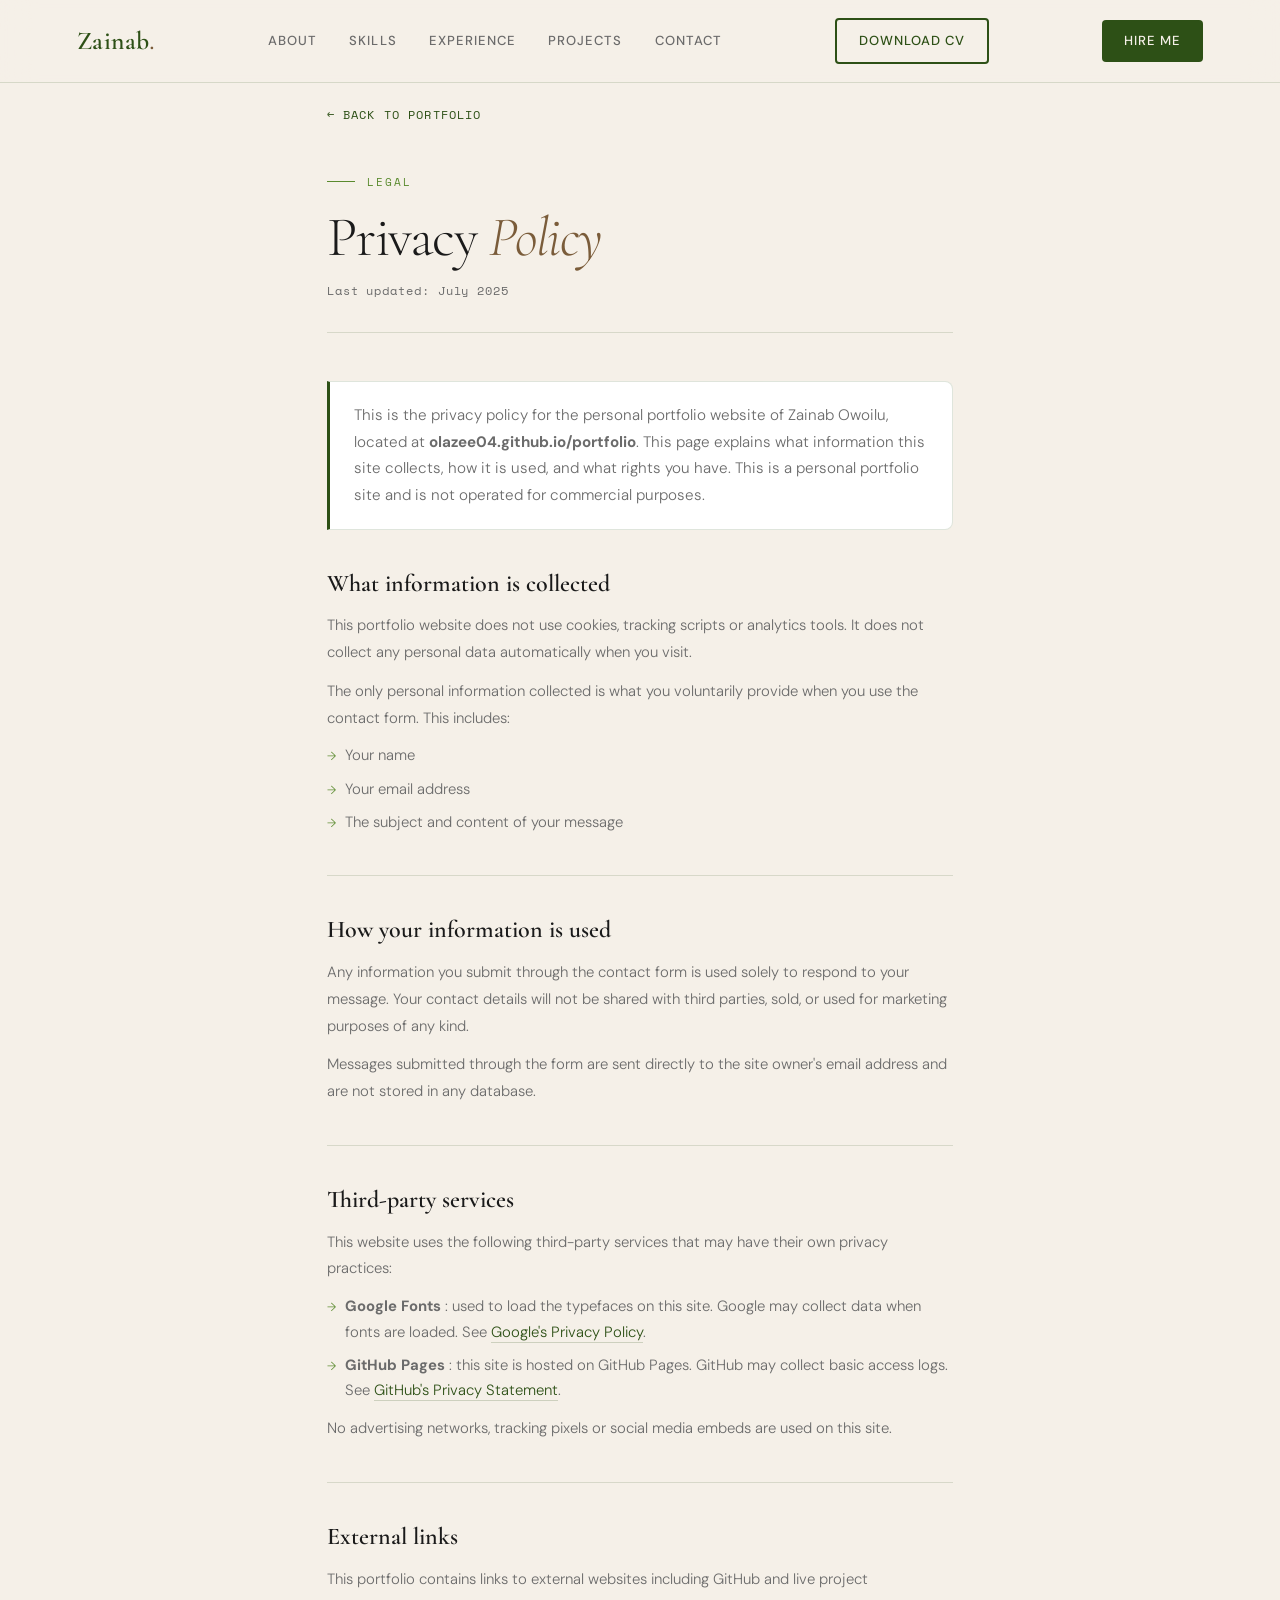
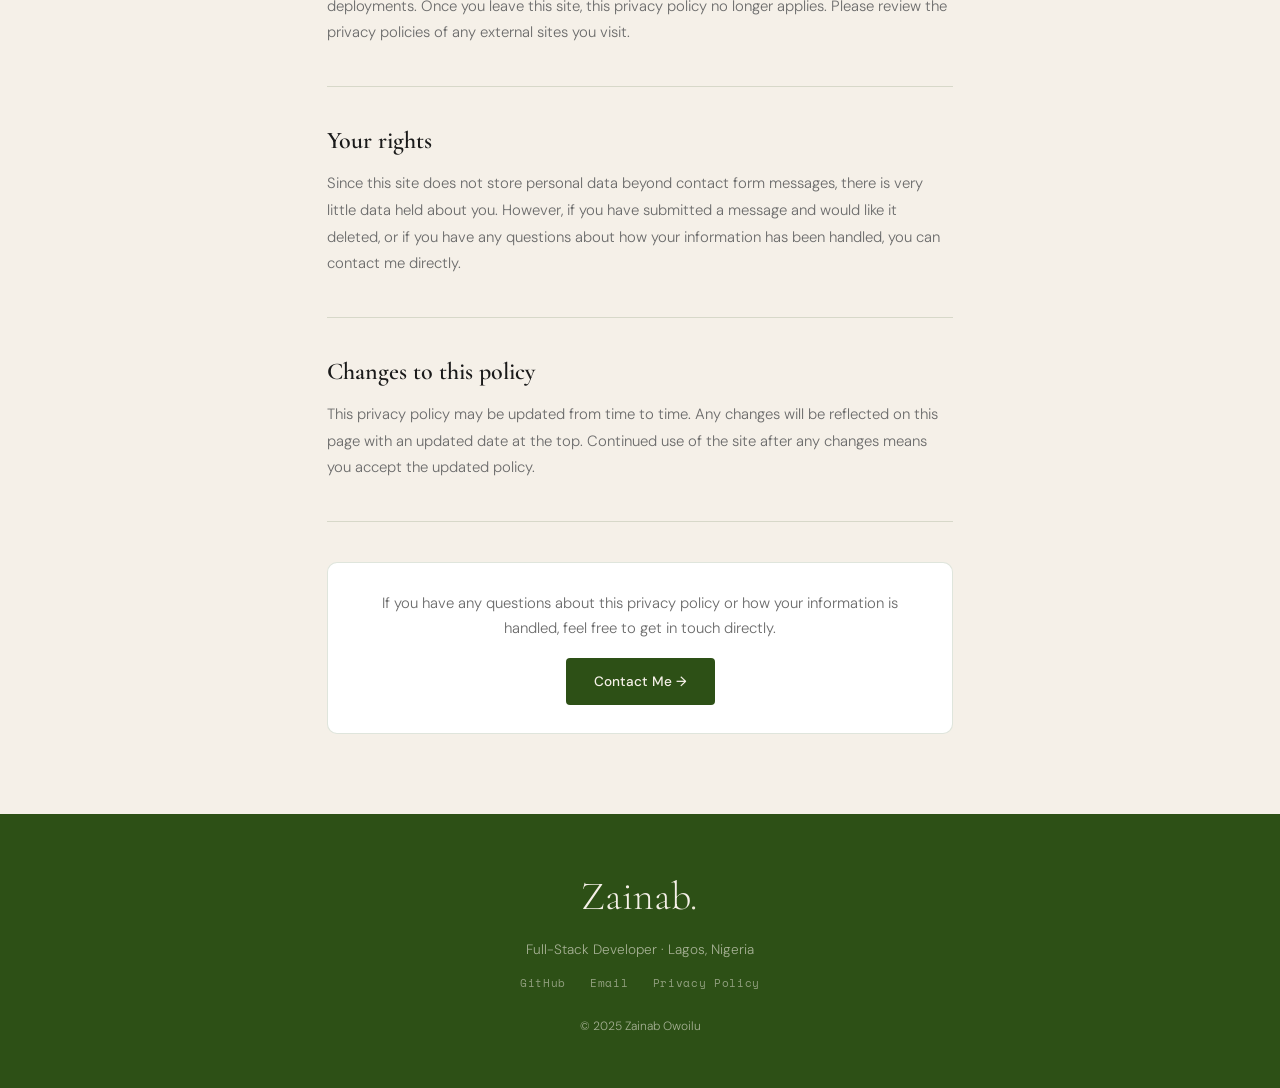
==== privacy.html @ bfdf95a7 "privacy" ====
<!DOCTYPE html>
<html lang="en">
<head>
  <meta charset="UTF-8" />
  <meta name="viewport" content="width=device-width, initial-scale=1.0"/>
  <title>Privacy Policy — Zainab Owoilu</title>
  <meta name="description" content="Privacy Policy for Zainab Owoilu's portfolio website." />
  <link rel="preconnect" href="https://fonts.googleapis.com">
  <link href="https://fonts.googleapis.com/css2?family=Cormorant+Garamond:ital,wght@0,300;0,400;0,600;1,300;1,400&family=DM+Sans:wght@300;400;500&family=Space+Mono:wght@400;700&display=swap" rel="stylesheet">
  <link rel="stylesheet" href="style.css" />
  <style>
    /* Privacy page specific styles */
    .privacy-page {
      min-height: 100vh;
      padding-top: 100px;
      padding-bottom: 80px;
    }

    .privacy-container {
      max-width: 780px;
      margin: 0 auto;
      padding: 0 6vw;
    }

    .privacy-back {
      display: inline-flex;
      align-items: center;
      gap: 8px;
      font-family: 'Space Mono', monospace;
      font-size: 0.72rem;
      letter-spacing: 0.1em;
      text-transform: uppercase;
      color: var(--green);
      text-decoration: none;
      margin-bottom: 48px;
      transition: gap 0.2s;
    }
    .privacy-back:hover { gap: 12px; }
    .privacy-back::before { content: '←'; }

    .privacy-header {
      margin-bottom: 48px;
      padding-bottom: 32px;
      border-bottom: 1px solid var(--border);
    }

    .privacy-label {
      font-family: 'Space Mono', monospace;
      font-size: 0.68rem;
      letter-spacing: 0.18em;
      text-transform: uppercase;
      color: var(--green-light);
      margin-bottom: 16px;
      display: flex;
      align-items: center;
      gap: 12px;
    }
    .privacy-label::before {
      content: '';
      display: block;
      width: 28px;
      height: 1px;
      background: var(--green-light);
    }

    .privacy-header h1 {
      font-family: 'Cormorant Garamond', serif;
      font-size: clamp(2.2rem, 5vw, 3.5rem);
      font-weight: 300;
      line-height: 1.1;
      letter-spacing: -0.02em;
      color: var(--text);
      margin-bottom: 12px;
    }
    .privacy-header h1 em {
      color: var(--brown);
      font-style: italic;
    }

    .privacy-date {
      font-family: 'Space Mono', monospace;
      font-size: 0.72rem;
      color: var(--text-muted);
      letter-spacing: 0.08em;
    }

    .privacy-intro {
      background: var(--white);
      border: 1px solid var(--border);
      border-left: 3px solid var(--green);
      border-radius: 0 8px 8px 0;
      padding: 20px 24px;
      margin-bottom: 40px;
      font-size: 0.95rem;
      color: var(--text-muted);
      line-height: 1.75;
    }

    .privacy-section {
      margin-bottom: 40px;
    }

    .privacy-section h2 {
      font-family: 'Cormorant Garamond', serif;
      font-size: 1.5rem;
      font-weight: 600;
      color: var(--text);
      margin-bottom: 14px;
      line-height: 1.2;
    }

    .privacy-section p {
      font-size: 0.93rem;
      color: var(--text-muted);
      line-height: 1.8;
      margin-bottom: 12px;
    }

    .privacy-section ul {
      list-style: none;
      display: flex;
      flex-direction: column;
      gap: 8px;
      margin-bottom: 12px;
    }

    .privacy-section ul li {
      font-size: 0.93rem;
      color: var(--text-muted);
      padding-left: 18px;
      position: relative;
      line-height: 1.7;
    }

    .privacy-section ul li::before {
      content: '→';
      position: absolute;
      left: 0;
      color: var(--green-light);
      font-size: 0.75rem;
      top: 3px;
    }

    .privacy-section a {
      color: var(--green);
      text-decoration: none;
      border-bottom: 1px solid rgba(45,80,22,0.2);
      transition: border-color 0.2s;
    }
    .privacy-section a:hover {
      border-color: var(--green);
    }

    .privacy-divider {
      height: 1px;
      background: var(--border);
      margin: 40px 0;
    }

    .privacy-contact-box {
      background: var(--white);
      border: 1px solid var(--border);
      border-radius: 10px;
      padding: 28px 32px;
      text-align: center;
    }

    .privacy-contact-box p {
      font-size: 0.93rem;
      color: var(--text-muted);
      margin-bottom: 16px;
      line-height: 1.7;
    }

    .privacy-contact-box a.contact-btn {
      display: inline-block;
      background: var(--green);
      color: var(--cream);
      font-family: 'DM Sans', sans-serif;
      font-size: 0.85rem;
      font-weight: 500;
      padding: 12px 28px;
      border-radius: 4px;
      text-decoration: none;
      border: none;
      transition: background 0.2s, transform 0.2s;
    }
    .privacy-contact-box a.contact-btn:hover {
      background: var(--green2);
      transform: translateY(-2px);
      border-bottom: none;
    }

    /* Footer links for privacy page */
    .footer-links {
      display: flex;
      justify-content: center;
      gap: 24px;
      margin: 12px 0;
    }
    .footer-links a {
      font-family: 'Space Mono', monospace;
      font-size: 0.7rem;
      color: rgba(245,240,232,0.5);
      text-decoration: none;
      letter-spacing: 0.06em;
      transition: color 0.2s;
    }
    .footer-links a:hover { color: var(--cream); }
  </style>
</head>
<body>

  <!-- NAVIGATION -->
  <nav id="nav">
    <a href="index.html" class="nav-logo">Zainab<em>.</em></a>
    <div class="nav-links">
      <a href="index.html#about">About</a>
      <a href="index.html#skills">Skills</a>
      <a href="index.html#experience">Experience</a>
      <a href="index.html#projects">Projects</a>
      <a href="index.html#contact">Contact</a>
    </div>
    <a href="Zainab-Owoilu-CV.pdf" download class="nav-cv">Download CV</a>
    <a href="mailto:owoiluzainaboluwatoyin@gmail.com" class="nav-cta">Hire Me</a>
    <button class="nav-toggle" id="navToggle">&#9776;</button>
  </nav>

  <!-- MOBILE MENU -->
  <div class="mobile-menu" id="mobileMenu">
    <a href="index.html#about" onclick="closeMobile()">About</a>
    <a href="index.html#skills" onclick="closeMobile()">Skills</a>
    <a href="index.html#experience" onclick="closeMobile()">Experience</a>
    <a href="index.html#projects" onclick="closeMobile()">Projects</a>
    <a href="index.html#contact" onclick="closeMobile()">Contact</a>
  </div>

  <div class="privacy-page">
    <div class="privacy-container">

      <a href="index.html" class="privacy-back">Back to Portfolio</a>

      <div class="privacy-header">
        <div class="privacy-label">Legal</div>
        <h1>Privacy <em>Policy</em></h1>
        <div class="privacy-date">Last updated: July 2025</div>
      </div>

      <div class="privacy-intro">
        This is the privacy policy for the personal portfolio website of Zainab Owoilu, located at <strong>olazee04.github.io/portfolio</strong>. This page explains what information this site collects, how it is used, and what rights you have. This is a personal portfolio site and is not operated for commercial purposes.
      </div>

      <div class="privacy-section">
        <h2>What information is collected</h2>
        <p>This portfolio website does not use cookies, tracking scripts or analytics tools. It does not collect any personal data automatically when you visit.</p>
        <p>The only personal information collected is what you voluntarily provide when you use the contact form. This includes:</p>
        <ul>
          <li>Your name</li>
          <li>Your email address</li>
          <li>The subject and content of your message</li>
        </ul>
      </div>

      <div class="privacy-divider"></div>

      <div class="privacy-section">
        <h2>How your information is used</h2>
        <p>Any information you submit through the contact form is used solely to respond to your message. Your contact details will not be shared with third parties, sold, or used for marketing purposes of any kind.</p>
        <p>Messages submitted through the form are sent directly to the site owner's email address and are not stored in any database.</p>
      </div>

      <div class="privacy-divider"></div>

      <div class="privacy-section">
        <h2>Third-party services</h2>
        <p>This website uses the following third-party services that may have their own privacy practices:</p>
        <ul>
          <li><strong>Google Fonts</strong> : used to load the typefaces on this site. Google may collect data when fonts are loaded. See <a href="https://policies.google.com/privacy" target="_blank">Google's Privacy Policy</a>.</li>
          <li><strong>GitHub Pages</strong> : this site is hosted on GitHub Pages. GitHub may collect basic access logs. See <a href="https://docs.github.com/en/site-policy/privacy-policies/github-general-privacy-statement" target="_blank">GitHub's Privacy Statement</a>.</li>
        </ul>
        <p>No advertising networks, tracking pixels or social media embeds are used on this site.</p>
      </div>

      <div class="privacy-divider"></div>

      <div class="privacy-section">
        <h2>External links</h2>
        <p>This portfolio contains links to external websites including GitHub  and live project deployments. Once you leave this site, this privacy policy no longer applies. Please review the privacy policies of any external sites you visit.</p>
      </div>

      <div class="privacy-divider"></div>

      <div class="privacy-section">
        <h2>Your rights</h2>
        <p>Since this site does not store personal data beyond contact form messages, there is very little data held about you. However, if you have submitted a message and would like it deleted, or if you have any questions about how your information has been handled, you can contact me directly.</p>
      </div>

      <div class="privacy-divider"></div>

      <div class="privacy-section">
        <h2>Changes to this policy</h2>
        <p>This privacy policy may be updated from time to time. Any changes will be reflected on this page with an updated date at the top. Continued use of the site after any changes means you accept the updated policy.</p>
      </div>

      <div class="privacy-divider"></div>

      <div class="privacy-contact-box">
        <p>If you have any questions about this privacy policy or how your information is handled, feel free to get in touch directly.</p>
        <a href="mailto:owoiluzainaboluwatoyin@gmail.com" class="contact-btn">Contact Me →</a>
      </div>

    </div>
  </div>

  <!-- FOOTER -->
  <footer>
    <div class="footer-inner">
      <div class="footer-brand">Zainab<em>.</em></div>
      <p>Full-Stack Developer · Lagos, Nigeria</p>
      <div class="footer-links">
        <a href="https://github.com/Olazee04" target="_blank">GitHub</a>
        <a href="mailto:owoiluzainaboluwatoyin@gmail.com">Email</a>
        <a href="privacy.html">Privacy Policy</a>
      </div>
      <p class="footer-copy">© 2025 Zainab Owoilu</p>
    </div>
  </footer>

  <script>
    /* Nav scroll effect */
    const nav = document.getElementById('nav');
    window.addEventListener('scroll', () => {
      nav.classList.toggle('scrolled', window.scrollY > 60);
    });

    /* Mobile menu */
    const navToggle = document.getElementById('navToggle');
    const mobileMenu = document.getElementById('mobileMenu');
    navToggle.addEventListener('click', () => mobileMenu.classList.toggle('open'));
    function closeMobile() { mobileMenu.classList.remove('open'); }
    document.addEventListener('click', (e) => {
      if (!navToggle.contains(e.target) && !mobileMenu.contains(e.target)) {
        mobileMenu.classList.remove('open');
      }
    });
  </script>

</body>
</html>
---- style.css ----
:root {
  --cream:    #F5F0E8;
  --cream2:   #EDE7D8;
  --green:    #2D5016;
  --green2:   #3D6B1F;
  --green-light: #5A8A2E;
  --green-pale: #E8F0E0;
  --brown:    #7A5C3A;
  --text:     #1A1A1A;
  --text-muted: #6B6B6B;
  --white:    #FFFFFF;
  --border:   rgba(45, 80, 22, 0.15);
  --shadow:   0 4px 24px rgba(0,0,0,0.08);
  --radius:   12px;
  --transition: all 0.35s cubic-bezier(0.16, 1, 0.3, 1);
}

*, *::before, *::after { margin:0; padding:0; box-sizing:border-box; }

html {
  scroll-behavior: smooth;
  font-size: 16px;
}

body {
  background: var(--cream);
  color: var(--text);
  font-family: 'DM Sans', sans-serif;
  font-weight: 300;
  line-height: 1.7;
  overflow-x: hidden;
}

/* ── SCROLLBAR ── */
::-webkit-scrollbar { width: 4px; }
::-webkit-scrollbar-track { background: var(--cream2); }
::-webkit-scrollbar-thumb { background: var(--green); border-radius: 2px; }

/* ════════════════════════════════════════════
   LOADER
   ════════════════════════════════════════════ */
#loader {
  position: fixed; inset: 0;
  background: var(--green);
  z-index: 9999;
  display: flex; align-items: center; justify-content: center;
  transition: opacity 0.6s ease, visibility 0.6s ease;
}
#loader.hidden { opacity: 0; visibility: hidden; pointer-events: none; }

.loader-inner { text-align: center; }
.loader-name {
  font-family: 'Cormorant Garamond', serif;
  font-size: 3.5rem; font-weight: 300;
  color: var(--cream); letter-spacing: 0.1em;
  display: block; margin-bottom: 20px;
}
.loader-bar {
  width: 200px; height: 1px;
  background: rgba(245,240,232,0.2);
  margin: 0 auto;
  overflow: hidden;
}
.loader-fill {
  height: 100%; width: 0;
  background: var(--cream);
  animation: fillBar 1.5s ease forwards;
}
@keyframes fillBar { to { width: 100%; } }

/* ════════════════════════════════════════════
   NAVIGATION
   ════════════════════════════════════════════ */
#nav {
  position: fixed; top: 0; left: 0; right: 0;
  z-index: 100;
  display: flex; align-items: center; justify-content: space-between;
  padding: 18px 6vw;
  background: rgba(245, 240, 232, 0.88);
  backdrop-filter: blur(16px);
  border-bottom: 1px solid var(--border);
  transition: var(--transition);
}
#nav.scrolled {
  padding: 12px 6vw;
  background: rgba(245, 240, 232, 0.96);
  box-shadow: var(--shadow);
}

.nav-logo {
  font-family: 'Cormorant Garamond', serif;
  font-size: 1.6rem; font-weight: 600;
  color: var(--green);
  text-decoration: none; letter-spacing: 0.02em;
}
.nav-logo em { color: var(--brown); font-style: italic; }

.nav-links {
  display: flex; gap: 32px;
}
.nav-links a {
  font-family: 'DM Sans', sans-serif;
  font-size: 0.82rem; font-weight: 500;
  letter-spacing: 0.08em; text-transform: uppercase;
  color: var(--text-muted); text-decoration: none;
  position: relative; transition: color 0.2s;
}
.nav-links a::after {
  content: '';
  position: absolute; bottom: -3px; left: 0; right: 0;
  height: 1px; background: var(--green);
  transform: scaleX(0); transform-origin: left;
  transition: transform 0.3s;
}
.nav-links a:hover { color: var(--green); }
.nav-links a:hover::after { transform: scaleX(1); }

.nav-cta {
  background: var(--green); color: var(--cream);
  font-family: 'DM Sans', sans-serif;
  font-size: 0.82rem; font-weight: 500;
  letter-spacing: 0.08em; text-transform: uppercase;
  padding: 10px 22px; border-radius: 4px;
  text-decoration: none;
  transition: background 0.2s, transform 0.2s;
}
.nav-cta:hover { background: var(--green2); transform: translateY(-2px); }

.nav-toggle {
  display: none;
  background: none; border: none;
  font-size: 1.4rem; color: var(--green);
  cursor: pointer;
}

.mobile-menu {
  display: none;
  position: fixed; top: 65px; left: 0; right: 0;
  background: var(--cream);
  border-bottom: 1px solid var(--border);
  flex-direction: column;
  z-index: 99;
  padding: 16px 6vw;
  gap: 0;
}
.mobile-menu.open { display: flex; }
.mobile-menu a {
  font-size: 1rem; font-weight: 500;
  color: var(--text); text-decoration: none;
  padding: 12px 0;
  border-bottom: 1px solid var(--border);
}
.mobile-menu a:last-child { border-bottom: none; }

/* ── CV DOWNLOAD BUTTON ── */
.nav-cv {
  background: transparent;
  color: var(--green);
  font-family: 'DM Sans', sans-serif;
  font-size: 0.82rem; font-weight: 500;
  letter-spacing: 0.08em; text-transform: uppercase;
  padding: 10px 22px; border-radius: 4px;
  text-decoration: none;
  border: 2px solid var(--green);
  transition: background 0.2s, transform 0.2s;
}
.nav-cv:hover {
  background: var(--green-pale);
  transform: translateY(-2px);
}

.btn-download {
  display: inline-flex; align-items: center; gap: 8px;
  background: var(--brown); color: var(--cream);
  font-family: 'DM Sans', sans-serif;
  font-size: 0.88rem; font-weight: 500;
  letter-spacing: 0.06em;
  padding: 14px 28px; border-radius: 4px;
  text-decoration: none; border: 2px solid var(--brown);
  transition: all 0.3s ease;
}
.btn-download:hover {
  background: transparent;
  color: var(--brown);
  transform: translateY(-3px);
  box-shadow: 0 8px 30px rgba(122, 92, 58, 0.2);
}

.cv-download-link {
  background: var(--green-pale);
  border-color: rgba(45, 80, 22, 0.3) !important;
}
.cv-download-link:hover {
  background: var(--green);
}
.cv-download-link:hover small,
.cv-download-link:hover strong {
  color: var(--cream) !important;
}

/* ════════════════════════════════════════════
   SECTION SHARED STYLES
   ════════════════════════════════════════════ */
section {
  padding: 100px 6vw;
  max-width: 1200px;
  margin: 0 auto;
}

.section-label {
  font-family: 'Space Mono', monospace;
  font-size: 0.72rem; letter-spacing: 0.18em;
  text-transform: uppercase;
  color: var(--green-light);
  margin-bottom: 24px;
  display: flex; align-items: center; gap: 12px;
}
.section-label::before {
  content: ''; display: block;
  width: 32px; height: 1px; background: var(--green-light);
}

.section-title {
  font-family: 'Cormorant Garamond', serif;
  font-size: clamp(2.2rem, 5vw, 3.5rem);
  font-weight: 300; line-height: 1.1;
  letter-spacing: -0.02em;
  color: var(--text);
  margin-bottom: 60px;
}
.section-title em { color: var(--brown); font-style: italic; }

/* ════════════════════════════════════════════
   REVEAL ANIMATIONS
   ════════════════════════════════════════════ */
.reveal {
  opacity: 0; transform: translateY(30px);
  transition: opacity 0.7s ease, transform 0.7s ease;
}
.reveal.in { opacity: 1; transform: none; }
.delay-1 { transition-delay: 0.1s; }
.delay-2 { transition-delay: 0.2s; }
.delay-3 { transition-delay: 0.3s; }
.delay-4 { transition-delay: 0.4s; }

/* ════════════════════════════════════════════
   HERO
   ════════════════════════════════════════════ */
#hero {
  min-height: 100vh;
  max-width: 100%;
  padding: 0;
  display: grid;
  grid-template-columns: 1fr 1fr;
  align-items: center;
  position: relative;
  overflow: hidden;
  background: var(--cream);
  padding-top: 70px;
}

.hero-bg-text {
  position: absolute;
  font-family: 'Cormorant Garamond', serif;
  font-size: clamp(5rem, 18vw, 18rem);
  font-weight: 300;
  color: rgba(45, 80, 22, 0.04);
  letter-spacing: -0.05em;
  white-space: nowrap;
  bottom: 10%; left: -2%;
  pointer-events: none; user-select: none;
  z-index: 0;
}

.hero-content {
  padding: 80px 6vw 80px 8vw;
  position: relative; z-index: 1;
}

.hero-badge {
  display: inline-flex; align-items: center; gap: 8px;
  font-family: 'Space Mono', monospace;
  font-size: 0.72rem; letter-spacing: 0.1em; text-transform: uppercase;
  color: var(--green2);
  background: var(--green-pale);
  border: 1px solid rgba(45,80,22,0.2);
  padding: 8px 16px; border-radius: 100px;
  margin-bottom: 28px;
  animation: fadeUp 0.8s 1.6s both;
}
.badge-dot {
  width: 6px; height: 6px; border-radius: 50%;
  background: var(--green-light);
  animation: pulse 2s ease infinite;
}
@keyframes pulse {
  0%, 100% { opacity: 1; box-shadow: 0 0 0 0 rgba(90,138,46,0.4); }
  50% { opacity: 0.7; box-shadow: 0 0 0 5px rgba(90,138,46,0); }
}

.hero-name {
  font-family: 'Cormorant Garamond', serif;
  font-size: clamp(3.5rem, 8vw, 7rem);
  font-weight: 300; line-height: 0.95;
  letter-spacing: -0.03em;
  display: block; margin-bottom: 16px;
}
.hero-name span { display: block; }
.hero-name em { color: var(--brown); font-style: italic; }

.line-reveal {
  opacity: 0; transform: translateY(24px);
  animation: fadeUp 0.7s forwards cubic-bezier(0.16,1,0.3,1);
}
.line-reveal.delay-1 { animation-delay: 1.8s; }
.line-reveal.delay-2 { animation-delay: 2.0s; }
.line-reveal.delay-3 { animation-delay: 2.1s; }
.line-reveal.delay-4 { animation-delay: 2.3s; }
.line-reveal.delay-5 { animation-delay: 2.5s; }
@keyframes fadeUp {
  to { opacity: 1; transform: none; }
}

.hero-role {
  font-family: 'Space Mono', monospace;
  font-size: 0.9rem; letter-spacing: 0.12em; text-transform: uppercase;
  color: var(--green); margin-bottom: 20px;
}

.hero-desc {
  font-size: 1rem; line-height: 1.75;
  color: var(--text-muted); max-width: 460px;
  margin-bottom: 36px;
}
.hero-desc strong { color: var(--text); font-weight: 500; }

.hero-actions {
  display: flex; gap: 14px; flex-wrap: wrap;
  margin-bottom: 48px;
}

.btn-primary {
  display: inline-block;
  background: var(--green); color: var(--cream);
  font-family: 'DM Sans', sans-serif;
  font-size: 0.88rem; font-weight: 500;
  letter-spacing: 0.06em;
  padding: 14px 28px; border-radius: 4px;
  text-decoration: none;
  transition: var(--transition);
  border: 2px solid var(--green);
}
.btn-primary:hover {
  background: var(--green2); border-color: var(--green2);
  transform: translateY(-3px);
  box-shadow: 0 8px 30px rgba(45,80,22,0.25);
}
.btn-primary.full-width { width: 100%; text-align: center; cursor: pointer; }

.btn-outline {
  display: inline-block;
  background: transparent; color: var(--green);
  font-family: 'DM Sans', sans-serif;
  font-size: 0.88rem; font-weight: 500;
  letter-spacing: 0.06em;
  padding: 14px 28px; border-radius: 4px;
  text-decoration: none; border: 2px solid var(--green);
  transition: var(--transition);
}
.btn-outline:hover {
  background: var(--green-pale);
  transform: translateY(-3px);
}

.hero-stats {
  display: flex; align-items: center; gap: 20px;
}
.stat { text-align: center; }
.stat-num {
  display: block;
  font-family: 'Cormorant Garamond', serif;
  font-size: 2.2rem; font-weight: 600;
  color: var(--green); line-height: 1;
}
.stat-label {
  display: block;
  font-size: 0.72rem; color: var(--text-muted);
  text-transform: uppercase; letter-spacing: 0.08em;
  margin-top: 4px;
}
.stat-divider {
  width: 1px; height: 40px;
  background: var(--border);
}

/* HERO VISUAL */
.hero-visual {
  padding: 60px 6vw 60px 2vw;
  position: relative; z-index: 1;
  display: flex; align-items: center; justify-content: center;
}

.hero-card {
  background: var(--white);
  border: 1px solid var(--border);
  border-radius: 16px;
  padding: 32px;
  width: 300px;
  box-shadow: 0 20px 60px rgba(0,0,0,0.1);
  position: relative; z-index: 2;
  animation: fadeUp 0.9s 1.6s both;
}
.hc-top {
  display: flex; align-items: center; gap: 14px;
  margin-bottom: 24px;
}
.hc-avatar {
  width: 52px; height: 52px;
  border-radius: 50%;
  background: var(--green);
  color: var(--cream);
  font-family: 'Cormorant Garamond', serif;
  font-size: 1.3rem; font-weight: 600;
  display: flex; align-items: center; justify-content: center;
  flex-shrink: 0;
}
.hc-name {
  font-family: 'Cormorant Garamond', serif;
  font-size: 1.1rem; font-weight: 600;
  color: var(--text);
}
.hc-title {
  font-size: 0.78rem; color: var(--text-muted);
  font-family: 'Space Mono', monospace;
}
.hc-stack {
  display: flex; flex-wrap: wrap; gap: 6px;
  margin-bottom: 20px;
}
.hc-stack span {
  font-family: 'Space Mono', monospace;
  font-size: 0.68rem; padding: 4px 10px;
  background: var(--green-pale);
  color: var(--green); border-radius: 4px;
  border: 1px solid rgba(45,80,22,0.12);
}
.hc-status {
  display: flex; align-items: center; gap: 8px;
  font-size: 0.8rem; color: var(--green2);
  margin-bottom: 16px;
}
.live-dot {
  width: 7px; height: 7px;
  border-radius: 50%; background: #4CAF50;
  animation: pulse 2s ease infinite;
}
.hc-links {
  display: flex; gap: 10px;
}
.hc-links a {
  flex: 1; text-align: center;
  font-size: 0.78rem; font-weight: 500;
  color: var(--green);
  background: var(--green-pale);
  padding: 8px; border-radius: 6px;
  text-decoration: none;
  border: 1px solid rgba(45,80,22,0.12);
  transition: background 0.2s;
}
.hc-links a:hover { background: rgba(45,80,22,0.1); }

.hero-floats {
  position: absolute;
  top: 0; left: 0; right: 0; bottom: 0;
  pointer-events: none;
}
.float-pill {
  position: absolute;
  font-family: 'Space Mono', monospace;
  font-size: 0.68rem;
  padding: 6px 14px; border-radius: 100px;
  background: var(--cream2);
  border: 1px solid var(--border);
  color: var(--text-muted);
  white-space: nowrap;
  animation: floatAnim 5s ease-in-out infinite;
}
.f1 { top: 15%; right: 5%; animation-delay: 0s; }
.f2 { top: 30%; left: 5%; animation-delay: 1.5s; }
.f3 { bottom: 30%; right: 2%; animation-delay: 0.8s; }
.f4 { bottom: 18%; left: 8%; animation-delay: 2.2s; }
@keyframes floatAnim {
  0%, 100% { transform: translateY(0px); }
  50% { transform: translateY(-8px); }
}
/* ════════════════════════════════════════════
   HERO LAYERS (stack breakdown in hero)
════════════════════════════════════════════ */
.hero-layers {
  display: flex;
  flex-direction: column;
  gap: 10px;
  margin-bottom: 28px;
  padding: 18px 20px;
  background: var(--white);
  border: 1px solid var(--border);
  border-left: 3px solid var(--green);
  border-radius: 0 6px 6px 0;
}

.hl-item {
  display: flex;
  align-items: center;
  gap: 12px;
}

.hl-icon { font-size: 1rem; flex-shrink: 0; }

.hl-label {
  display: block;
  font-family: 'Space Mono', monospace;
  font-size: 0.62rem;
  letter-spacing: 0.1em;
  text-transform: uppercase;
  color: var(--green);
  font-weight: 700;
}

.hl-tech {
  display: block;
  font-size: 0.82rem;
  color: var(--text-muted);
}

/* ════════════════════════════════════════════
   HERO CARD UPDATES
════════════════════════════════════════════ */
.hc-roles {
  display: flex;
  flex-wrap: wrap;
  gap: 6px;
  margin-bottom: 16px;
}

.hc-role-tag {
  font-family: 'Space Mono', monospace;
  font-size: 0.6rem;
  letter-spacing: 0.06em;
  text-transform: uppercase;
  padding: 4px 10px;
  border-radius: 3px;
  font-weight: 700;
}

.hc-role-tag.backend  { background: rgba(45,80,22,0.1);  color: var(--green); border: 1px solid rgba(45,80,22,0.2); }
.hc-role-tag.frontend { background: rgba(122,92,58,0.1); color: var(--brown); border: 1px solid rgba(122,92,58,0.2); }
.hc-role-tag.fullstack{ background: rgba(45,80,22,0.08); color: var(--green2); border: 1px solid rgba(45,80,22,0.15); }
.hc-role-tag.api      { background: rgba(90,138,46,0.1); color: var(--green-light); border: 1px solid rgba(90,138,46,0.2); }
.hc-role-tag.mobile   { background: rgba(122,92,58,0.08); color: var(--brown); border: 1px solid rgba(122,92,58,0.15); }

.hc-divider {
  height: 1px;
  background: var(--border);
  margin: 12px 0;
}

.hc-stack-group { margin-bottom: 12px; }

.hc-stack-label {
  font-family: 'Space Mono', monospace;
  font-size: 0.58rem;
  text-transform: uppercase;
  letter-spacing: 0.1em;
  color: var(--text-muted);
  margin-bottom: 6px;
  display: block;
}

/* ════════════════════════════════════════════
   SKILLS BY ROLE SECTION
════════════════════════════════════════════ */
.skills-by-role {
  display: grid;
  grid-template-columns: repeat(3, 1fr);
  gap: 3px;
}

.sbr-card {
  background: var(--white);
  padding: 28px 24px;
  border: 1px solid var(--border);
  border-top: 3px solid transparent;
  transition: var(--transition);
  position: relative;
}
.sbr-card:hover {
  transform: translateY(-4px);
  box-shadow: var(--shadow);
}

/* Colour coded top border per role */
.backend-card  { border-top-color: var(--green); }
.api-card      { border-top-color: var(--green-light); }
.frontend-card { border-top-color: var(--brown); }
.mobile-card   { border-top-color: #8B6914; }
.database-card { border-top-color: var(--green2); }
.tools-card    { border-top-color: var(--text-muted); }

.sbr-header {
  display: flex;
  align-items: flex-start;
  gap: 12px;
  margin-bottom: 14px;
}

.sbr-icon { font-size: 1.5rem; flex-shrink: 0; margin-top: 2px; }

.sbr-header h3 {
  font-family: 'Cormorant Garamond', serif;
  font-size: 1.1rem;
  font-weight: 600;
  color: var(--text);
  margin-bottom: 4px;
}

.sbr-badge {
  display: inline-block;
  font-family: 'Space Mono', monospace;
  font-size: 0.56rem;
  letter-spacing: 0.06em;
  text-transform: uppercase;
  padding: 2px 8px;
  background: var(--green-pale);
  color: var(--green);
  border: 1px solid rgba(45,80,22,0.15);
  border-radius: 3px;
}

.sbr-card p {
  font-size: 0.84rem;
  color: var(--text-muted);
  line-height: 1.7;
  margin-bottom: 16px;
}
.sbr-card p strong { color: var(--text); font-weight: 600; }

.sbr-tags {
  display: flex;
  flex-wrap: wrap;
  gap: 6px;
  margin-bottom: 16px;
}

.tag-primary {
  font-family: 'Space Mono', monospace;
  font-size: 0.65rem;
  padding: 5px 10px;
  background: var(--green);
  color: var(--cream);
  border-radius: 3px;
  font-weight: 700;
}

.tag-secondary {
  font-family: 'Space Mono', monospace;
  font-size: 0.65rem;
  padding: 5px 10px;
  background: var(--green-pale);
  color: var(--green);
  border: 1px solid rgba(45,80,22,0.15);
  border-radius: 3px;
}

.sbr-proof {
  font-family: 'Space Mono', monospace;
  font-size: 0.65rem;
  color: var(--text-muted);
  padding: 8px 12px;
  background: var(--cream2);
  border-left: 2px solid var(--green);
  border-radius: 0 4px 4px 0;
  line-height: 1.5;
}

/* Responsive */
@media (max-width: 1100px) {
  .skills-by-role { grid-template-columns: repeat(2, 1fr); }
}
@media (max-width: 600px) {
  .skills-by-role { grid-template-columns: 1fr; }
  .hero-layers { display: none; }
}

/* ════════════════════════════════════════════
   ABOUT
   ════════════════════════════════════════════ */
#about { border-top: 1px solid var(--border); }

.about-grid {
  display: grid; grid-template-columns: 1.4fr 1fr; gap: 80px;
  align-items: start;
}

.about-text h2 {
  font-family: 'Cormorant Garamond', serif;
  font-size: clamp(2rem, 4vw, 3rem);
  font-weight: 300; line-height: 1.15;
  margin-bottom: 28px;
}
.about-text h2 em { color: var(--brown); font-style: italic; }
.about-text p { color: var(--text-muted); margin-bottom: 18px; font-size: 0.97rem; }
.about-text p strong { color: var(--text); font-weight: 500; }

.about-edu {
  display: flex; align-items: center; gap: 16px;
  margin-top: 32px; padding: 20px 24px;
  background: var(--white);
  border: 1px solid var(--border);
  border-left: 3px solid var(--green);
  border-radius: 0 8px 8px 0;
}
.edu-icon { font-size: 1.5rem; }
.about-edu strong { display: block; font-weight: 600; font-size: 0.95rem; }
.about-edu span { font-size: 0.82rem; color: var(--text-muted); }

.about-aside { display: flex; flex-direction: column; gap: 16px; }

.aside-card {
  background: var(--white);
  border: 1px solid var(--border);
  border-radius: var(--radius);
  padding: 20px 22px;
  transition: border-color 0.2s, transform 0.2s;
}
.aside-card:hover { border-color: rgba(45,80,22,0.3); transform: translateY(-2px); }
.aside-card h4 {
  font-family: 'Space Mono', monospace;
  font-size: 0.68rem; letter-spacing: 0.12em; text-transform: uppercase;
  color: var(--green); margin-bottom: 10px;
}
.aside-card p { font-size: 0.9rem; color: var(--text-muted); }
.aside-card small { font-size: 0.78rem; }

.lang-list { display: flex; flex-direction: column; gap: 6px; }
.lang-list span { font-size: 0.9rem; color: var(--text); }
.lang-list em { color: var(--text-muted); font-style: normal; font-size: 0.8rem; }

.interests { display: flex; flex-wrap: wrap; gap: 6px; }
.interests span {
  font-size: 0.75rem;
  padding: 4px 10px; border-radius: 4px;
  background: var(--green-pale);
  color: var(--green);
  border: 1px solid rgba(45,80,22,0.12);
}

/* ════════════════════════════════════════════
   WHAT I CAN DO
   ════════════════════════════════════════════ */
#what-i-do {
  border-top: 1px solid var(--border);
}

.wid-grid {
  display: grid;
  grid-template-columns: repeat(3, 1fr);
  gap: 2px;
}

.wid-card {
  background: var(--white);
  padding: 36px 30px;
  position: relative;
  overflow: hidden;
  transition: var(--transition);
  border: 1px solid transparent;
  cursor: default;
}

.wid-card::before {
  content: '';
  position: absolute;
  left: 0; top: 0; bottom: 0;
  width: 3px;
  background: var(--green);
  transform: scaleY(0);
  transform-origin: bottom;
  transition: transform 0.35s cubic-bezier(0.16, 1, 0.3, 1);
}

.wid-card:hover {
  border-color: rgba(45, 80, 22, 0.12);
  transform: translateY(-4px);
  box-shadow: var(--shadow);
}

.wid-card:hover::before {
  transform: scaleY(1);
}

.wid-number {
  font-family: 'Cormorant Garamond', serif;
  font-size: 3.5rem;
  font-weight: 300;
  color: rgba(45, 80, 22, 0.08);
  line-height: 1;
  margin-bottom: 12px;
  letter-spacing: -0.02em;
}

.wid-icon {
  font-size: 1.6rem;
  margin-bottom: 14px;
  display: block;
}

.wid-card h3 {
  font-family: 'Cormorant Garamond', serif;
  font-size: 1.2rem;
  font-weight: 600;
  color: var(--text);
  margin-bottom: 10px;
  line-height: 1.3;
}

.wid-card p {
  font-size: 0.87rem;
  color: var(--text-muted);
  line-height: 1.7;
  margin-bottom: 16px;
}

.wid-example {
  font-family: 'Space Mono', monospace;
  font-size: 0.68rem;
  color: var(--green);
  background: var(--green-pale);
  border: 1px solid rgba(45, 80, 22, 0.12);
  padding: 5px 12px;
  border-radius: 4px;
  display: inline-block;
  letter-spacing: 0.04em;
}

/* Responsive */
@media (max-width: 900px) {
  .wid-grid {
    grid-template-columns: repeat(2, 1fr);
  }
}

@media (max-width: 600px) {
  .wid-grid {
    grid-template-columns: 1fr;
  }
}
/* ════════════════════════════════════════════
   SKILLS
   ════════════════════════════════════════════ */
#skills { background: var(--cream2); max-width: 100%; }
#skills > * { max-width: 1200px; margin-left: auto; margin-right: auto; }
#skills .section-label, #skills .section-title { padding: 0 6vw; }
#skills .section-title { padding: 0 6vw; max-width: 1200px; }

.skills-grid {
  display: grid;
  grid-template-columns: repeat(3, 1fr);
  gap: 2px;
  padding: 0 6vw;
}

.skill-card {
  background: var(--white);
  padding: 32px 28px;
  transition: var(--transition);
  border: 1px solid transparent;
  position: relative; overflow: hidden;
}
.skill-card::before {
  content: '';
  position: absolute; top: 0; left: 0; right: 0;
  height: 2px; background: var(--green);
  transform: scaleX(0); transform-origin: left;
  transition: transform 0.35s;
}
.skill-card:hover { border-color: rgba(45,80,22,0.12); transform: translateY(-4px); box-shadow: var(--shadow); }
.skill-card:hover::before { transform: scaleX(1); }

.skill-card.primary-skill {
  grid-column: span 2;
  background: var(--green);
  color: var(--cream);
}
.primary-skill h3 { color: var(--cream); }
.primary-skill p { color: rgba(245,240,232,0.75); }
.primary-skill::before { background: var(--cream); }
.primary-skill .sc-tags span {
  background: rgba(245,240,232,0.12);
  color: var(--cream);
  border-color: rgba(245,240,232,0.2);
}

.sc-icon { font-size: 1.6rem; margin-bottom: 14px; display: block; }
.skill-card h3 {
  font-family: 'Cormorant Garamond', serif;
  font-size: 1.25rem; font-weight: 600;
  margin-bottom: 8px;
}
.skill-card p { font-size: 0.85rem; color: var(--text-muted); line-height: 1.6; margin-bottom: 16px; }
.sc-tags { display: flex; flex-wrap: wrap; gap: 6px; }
.sc-tags span {
  font-family: 'Space Mono', monospace;
  font-size: 0.66rem; padding: 4px 10px; border-radius: 3px;
  background: var(--green-pale);
  color: var(--green);
  border: 1px solid rgba(45,80,22,0.12);
}

/* ════════════════════════════════════════════
   EXPERIENCE
   ════════════════════════════════════════════ */
#experience { border-top: 1px solid var(--border); }

.timeline { position: relative; }
.timeline::before {
  content: '';
  position: absolute; left: 110px; top: 0; bottom: 0;
  width: 1px; background: var(--border);
}

.tl-item {
  display: grid;
  grid-template-columns: 100px 20px 1fr;
  gap: 20px; align-items: start;
  margin-bottom: 8px;
  padding: 28px;
  background: var(--white);
  border: 1px solid var(--border);
  border-radius: var(--radius);
  transition: var(--transition);
  position: relative;
}
.tl-item:hover { border-color: rgba(45,80,22,0.25); transform: translateX(6px); }

.tl-date {
  font-family: 'Space Mono', monospace;
  font-size: 0.68rem; color: var(--green);
  letter-spacing: 0.06em; padding-top: 4px;
  text-align: right;
}
.tl-dot {
  width: 10px; height: 10px;
  border-radius: 50%;
  background: var(--cream);
  border: 2px solid var(--green);
  margin-top: 6px; flex-shrink: 0;
  transition: background 0.2s;
}
.tl-item:hover .tl-dot { background: var(--green); }

.tl-company {
  font-family: 'Cormorant Garamond', serif;
  font-size: 1.15rem; font-weight: 600;
  color: var(--text); margin-bottom: 4px;
  display: flex; align-items: center; gap: 10px;
}
.tl-badge {
  font-family: 'Space Mono', monospace;
  font-size: 0.62rem; letter-spacing: 0.08em; text-transform: uppercase;
  padding: 3px 8px; border-radius: 3px;
}
.tl-badge.current {
  background: var(--green-pale); color: var(--green);
  border: 1px solid rgba(45,80,22,0.2);
}
.tl-role {
  font-size: 0.82rem; font-style: italic;
  color: var(--brown); margin-bottom: 12px;
}
.tl-list {
  list-style: none; display: flex; flex-direction: column; gap: 6px;
}
.tl-list li {
  font-size: 0.87rem; color: var(--text-muted);
  padding-left: 16px; position: relative;
}
.tl-list li::before {
  content: '→';
  position: absolute; left: 0; color: var(--green-light);
  font-size: 0.75rem;
}

/* ════════════════════════════════════════════
   PROJECTS
   ════════════════════════════════════════════ */
#projects { border-top: 1px solid var(--border); }

.projects-grid {
  display: grid;
  grid-template-columns: 1.4fr 1fr;
  gap: 24px; margin-bottom: 40px;
}

.project-card {
  background: var(--white);
  border: 1px solid var(--border);
  border-radius: var(--radius);
  padding: 36px 32px;
  transition: var(--transition);
  position: relative; overflow: hidden;
}
.project-card::after {
  content: '';
  position: absolute; bottom: 0; left: 0; right: 0;
  height: 3px;
  background: linear-gradient(90deg, var(--green), var(--brown));
  transform: scaleX(0); transform-origin: left;
  transition: transform 0.4s;
}
.project-card:hover { border-color: rgba(45,80,22,0.25); transform: translateY(-6px); box-shadow: 0 20px 60px rgba(0,0,0,0.1); }
.project-card:hover::after { transform: scaleX(1); }

.project-card.featured { background: var(--green); color: var(--cream); }
.featured .pc-label { color: rgba(245,240,232,0.6); border-color: rgba(245,240,232,0.2); }
.featured h3 { color: var(--cream); }
.featured p { color: rgba(245,240,232,0.75); }
.featured .pc-stack span {
  background: rgba(245,240,232,0.1);
  color: var(--cream);
  border-color: rgba(245,240,232,0.2);
}
.featured .pcf { color: rgba(245,240,232,0.8); }
.featured .pc-btn {
  background: var(--cream); color: var(--green);
}
.featured .pc-btn:hover { background: var(--cream2); }
.featured::after { background: linear-gradient(90deg, var(--cream), rgba(245,240,232,0.5)); }

.pc-label {
  font-family: 'Space Mono', monospace;
  font-size: 0.65rem; letter-spacing: 0.12em; text-transform: uppercase;
  color: var(--green); margin-bottom: 14px;
  border: 1px solid rgba(45,80,22,0.2);
  display: inline-block; padding: 3px 10px; border-radius: 3px;
}
.project-card h3 {
  font-family: 'Cormorant Garamond', serif;
  font-size: 1.5rem; font-weight: 600;
  margin-bottom: 12px; line-height: 1.2;
}
.project-card p { font-size: 0.88rem; color: var(--text-muted); line-height: 1.7; margin-bottom: 20px; }
.pc-stack { display: flex; flex-wrap: wrap; gap: 6px; margin-bottom: 20px; }
.pc-stack span {
  font-family: 'Space Mono', monospace;
  font-size: 0.65rem; padding: 4px 10px; border-radius: 3px;
  background: var(--green-pale); color: var(--green);
  border: 1px solid rgba(45,80,22,0.12);
}
.pc-features { display: flex; flex-direction: column; gap: 6px; margin-bottom: 24px; }
.pcf { font-size: 0.82rem; color: var(--text-muted); }
.pc-links { display: flex; gap: 10px; }
.pc-btn {
  display: inline-block;
  font-family: 'DM Sans', sans-serif;
  font-size: 0.82rem; font-weight: 500;
  padding: 10px 20px; border-radius: 6px;
  text-decoration: none;
  background: var(--green); color: var(--cream);
  transition: background 0.2s, transform 0.2s;
}
.pc-btn:hover { background: var(--green2); transform: translateY(-2px); }

.github-cta {
  text-align: center; padding: 32px;
  border: 1px dashed var(--border);
  border-radius: var(--radius);
}
.github-cta p { color: var(--text-muted); margin-bottom: 16px; }

/* ════════════════════════════════════════════
   PROJECT IMAGE CAROUSEL
════════════════════════════════════════════ */
.pc-images {
  margin-bottom: 20px;
  position: relative;
  overflow: hidden;
  border-radius: 6px;
  background: var(--cream2);
  border: 1px solid var(--border);
}

.pc-carousel {
  display: flex;
  transition: transform 0.45s cubic-bezier(0.16, 1, 0.3, 1);
}

.pc-slide {
  min-width: 100%;
  aspect-ratio: 16 / 9;
  overflow: hidden;
  position: relative;
}

.pc-slide img {
  width: 100%;
  height: 100%;
  object-fit: cover;
  object-position: top;
  display: block;
  transition: transform 0.4s ease;
}

.pc-slide img:hover {
  transform: scale(1.03);
}

/* Navigation arrows */
.pc-arrow {
  position: absolute;
  top: 50%;
  transform: translateY(-50%);
  z-index: 10;
  background: rgba(255,255,255,0.92);
  border: 1px solid var(--border);
  color: var(--green);
  width: 30px;
  height: 30px;
  display: flex;
  align-items: center;
  justify-content: center;
  font-size: 0.75rem;
  cursor: pointer;
  border-radius: 4px;
  transition: background 0.2s, transform 0.2s;
  user-select: none;
}
.pc-arrow:hover {
  background: var(--green);
  color: var(--cream);
  transform: translateY(-50%) scale(1.08);
}
.pc-arrow.left  { left: 8px; }
.pc-arrow.right { right: 8px; }

/* Dot indicators */
.pc-dots {
  position: absolute;
  bottom: 8px;
  left: 50%;
  transform: translateX(-50%);
  display: flex;
  gap: 5px;
  z-index: 10;
}
.pc-dot {
  width: 6px;
  height: 6px;
  border-radius: 50%;
  background: rgba(255,255,255,0.5);
  border: 1px solid rgba(255,255,255,0.6);
  cursor: pointer;
  transition: background 0.2s, transform 0.2s;
}
.pc-dot.active {
  background: var(--white);
  transform: scale(1.3);
}

/* Image count badge */
.pc-count {
  position: absolute;
  top: 8px;
  right: 8px;
  z-index: 10;
  font-family: 'Space Mono', monospace;
  font-size: 0.6rem;
  background: rgba(0,0,0,0.45);
  color: #fff;
  padding: 3px 8px;
  border-radius: 3px;
  letter-spacing: 0.06em;
}

/* Placeholder when no images added yet */
.pc-placeholder {
  aspect-ratio: 16 / 9;
  background: var(--cream2);
  border: 2px dashed var(--border);
  border-radius: 6px;
  display: flex;
  flex-direction: column;
  align-items: center;
  justify-content: center;
  gap: 8px;
  margin-bottom: 20px;
  color: var(--text-muted);
  font-size: 0.8rem;
}
.pc-placeholder span { font-size: 1.8rem; opacity: 0.3; }

/* ════════════════════════════════════════════
   VENDIFY SUB-STACK BREAKDOWN
════════════════════════════════════════════ */
.pc-substack {
  display: flex;
  flex-direction: column;
  gap: 8px;
  margin-bottom: 18px;
  padding: 14px 16px;
  background: var(--cream2);
  border: 1px solid var(--border);
  border-radius: 6px;
}

.pc-sub-item {
  display: flex;
  justify-content: space-between;
  align-items: center;
  flex-wrap: wrap;
  gap: 6px;
}

.pc-sub-label {
  font-size: 0.85rem;
  font-weight: 600;
  color: var(--text);
}

.pc-sub-tech {
  font-family: 'Space Mono', monospace;
  font-size: 0.65rem;
  color: var(--green);
}

.featured .pc-substack {
  background: rgba(245,240,232,0.08);
  border-color: rgba(245,240,232,0.15);
}
.featured .pc-sub-label { color: var(--cream); }
.featured .pc-sub-tech { color: var(--cream2); }

/* Multiple link buttons */
.pc-links {
  display: flex;
  flex-wrap: wrap;
  gap: 8px;
}

.pc-btn-outline {
  background: transparent;
  border: 1px solid var(--green);
  color: var(--green);
}
.pc-btn-outline:hover {
  background: var(--green);
  color: var(--cream);
}
.featured .pc-btn-outline {
  border-color: var(--cream);
  color: var(--cream);
}
.featured .pc-btn-outline:hover {
  background: var(--cream);
  color: var(--green);
}

/* ════════════════════════════════════════════
   CERTIFICATIONS
   ════════════════════════════════════════════ */
#certs {
  background: var(--cream2); max-width: 100%;
  border-top: 1px solid var(--border);
}
#certs > * { max-width: 1200px; margin-left: auto; margin-right: auto; padding: 0 6vw; }

.certs-grid {
  display: flex; flex-direction: column; gap: 2px;
}
.cert-item {
  display: flex; align-items: center; gap: 20px;
  padding: 18px 24px;
  background: var(--white);
  border: 1px solid var(--border);
  border-radius: 6px;
  transition: var(--transition);
}
.cert-item:hover { border-color: rgba(45,80,22,0.3); transform: translateX(6px); }
.cert-year {
  font-family: 'Space Mono', monospace;
  font-size: 0.75rem; color: var(--green);
  min-width: 40px;
}
.cert-name { font-size: 0.92rem; color: var(--text); }

/* ════════════════════════════════════════════
   CONTACT
   ════════════════════════════════════════════ */
#contact { border-top: 1px solid var(--border); }

.contact-wrapper {
  display: grid; grid-template-columns: 1fr 1.2fr; gap: 80px;
  align-items: start;
}
.contact-left h2 {
  font-family: 'Cormorant Garamond', serif;
  font-size: clamp(2rem, 4vw, 3rem);
  font-weight: 300; line-height: 1.15;
  margin-bottom: 16px;
}
.contact-left h2 em { color: var(--brown); font-style: italic; }
.contact-left > p { font-size: 0.92rem; color: var(--text-muted); margin-bottom: 36px; line-height: 1.75; }

.contact-links { display: flex; flex-direction: column; gap: 10px; }
.clink {
  display: flex; align-items: center; gap: 16px;
  padding: 16px 20px;
  background: var(--white); border: 1px solid var(--border);
  border-radius: 8px; text-decoration: none;
  transition: var(--transition);
  overflow: hidden;
}
.clink:hover { border-color: rgba(45,80,22,0.3); transform: translateX(5px); }
.clink-icon {
  width: 38px; height: 38px;
  background: var(--green-pale); border-radius: 8px;
  display: flex; align-items: center; justify-content: center;
  font-size: 1.1rem; flex-shrink: 0;
}
.clink small { font-size: 0.7rem; color: var(--text-muted); text-transform: uppercase; letter-spacing: 0.06em; display: block; }
.clink strong { font-size: 0.85rem; color: var(--text); font-weight: 500; word-break: break-all; }

/* FORM */
.contact-form { display: flex; flex-direction: column; gap: 16px; }
.form-row { display: grid; grid-template-columns: 1fr 1fr; gap: 16px; }
.form-group { display: flex; flex-direction: column; gap: 6px; }
.form-group label {
  font-size: 0.78rem; font-weight: 500;
  letter-spacing: 0.06em; text-transform: uppercase;
  color: var(--text-muted);
}
.form-group input, .form-group textarea {
  background: var(--white);
  border: 1px solid var(--border);
  border-radius: 6px; padding: 12px 16px;
  font-family: 'DM Sans', sans-serif;
  font-size: 0.9rem; color: var(--text);
  transition: border-color 0.2s, box-shadow 0.2s;
  outline: none;
  resize: vertical;
}
.form-group input:focus, .form-group textarea:focus {
  border-color: var(--green);
  box-shadow: 0 0 0 3px rgba(45,80,22,0.08);
}
.form-success {
  padding: 12px; text-align: center;
  background: var(--green-pale); color: var(--green);
  border-radius: 6px; font-size: 0.88rem;
  font-weight: 500;
}

/* ════════════════════════════════════════════
   FOOTER
   ════════════════════════════════════════════ */
footer {
  background: var(--green); color: var(--cream);
  padding: 48px 6vw;
  text-align: center;
}
.footer-inner { max-width: 1200px; margin: 0 auto; }
.footer-brand {
  font-family: 'Cormorant Garamond', serif;
  font-size: 2.5rem; font-weight: 300;
  margin-bottom: 8px;
}
.footer-brand em { color: var(--cream2); font-style: italic; }
footer p { color: rgba(245,240,232,0.6); font-size: 0.85rem; margin-bottom: 4px; }
.footer-copy { margin-top: 24px; font-size: 0.75rem; }

/* ════════════════════════════════════════════
   RESPONSIVE
   ════════════════════════════════════════════ */
@media (max-width: 900px) {
  #hero { grid-template-columns: 1fr; padding-top: 100px; }
  .hero-visual { padding: 0 6vw 60px; justify-content: flex-start; }
  .hero-floats { display: none; }
  .about-grid { grid-template-columns: 1fr; gap: 40px; }
  .skills-grid { grid-template-columns: 1fr 1fr; }
  .skill-card.primary-skill { grid-column: span 2; }
  .projects-grid { grid-template-columns: 1fr; }
  .contact-wrapper { grid-template-columns: 1fr; gap: 48px; }
  .timeline::before { left: 8px; }
  .tl-item { grid-template-columns: 1fr; gap: 8px; }
  .tl-date { text-align: left; padding-top: 0; font-size: 0.72rem; }
  .tl-dot { display: none; }
}

@media (max-width: 600px) {
  .nav-links { display: none; }
  .nav-cta { display: none; }
  .nav-toggle { display: block; }
  .skills-grid { grid-template-columns: 1fr; }
  .skill-card.primary-skill { grid-column: span 1; }
  .form-row { grid-template-columns: 1fr; }
  .hero-stats { flex-wrap: wrap; }
  section { padding: 60px 5vw; }
}

/* Footer links row */
.footer-links {
  display: flex;
  justify-content: center;
  gap: 24px;
  margin: 12px 0;
}
.footer-links a {
  font-family: 'Space Mono', monospace;
  font-size: 0.7rem;
  color: rgba(245,240,232,0.5);
  text-decoration: none;
  letter-spacing: 0.06em;
  transition: color 0.2s;
}
.footer-links a:hover { color: var(--cream); }

/* Hero status bar */
.hero-status-bar {
  display: inline-flex;
  align-items: center;
  gap: 8px;
  font-family: 'Space Mono', monospace;
  font-size: 0.68rem;
  letter-spacing: 0.08em;
  color: var(--green2);
  margin-bottom: 28px;
  animation: fadeUp 0.8s 1.6s both;
}

.status-indicator {
  width: 7px;
  height: 7px;
  border-radius: 50%;
  background: var(--green-light);
  animation: pulse 2s ease infinite;
  flex-shrink: 0;
}

.status-sep {
  color: var(--border);
  font-size: 0.9rem;
}
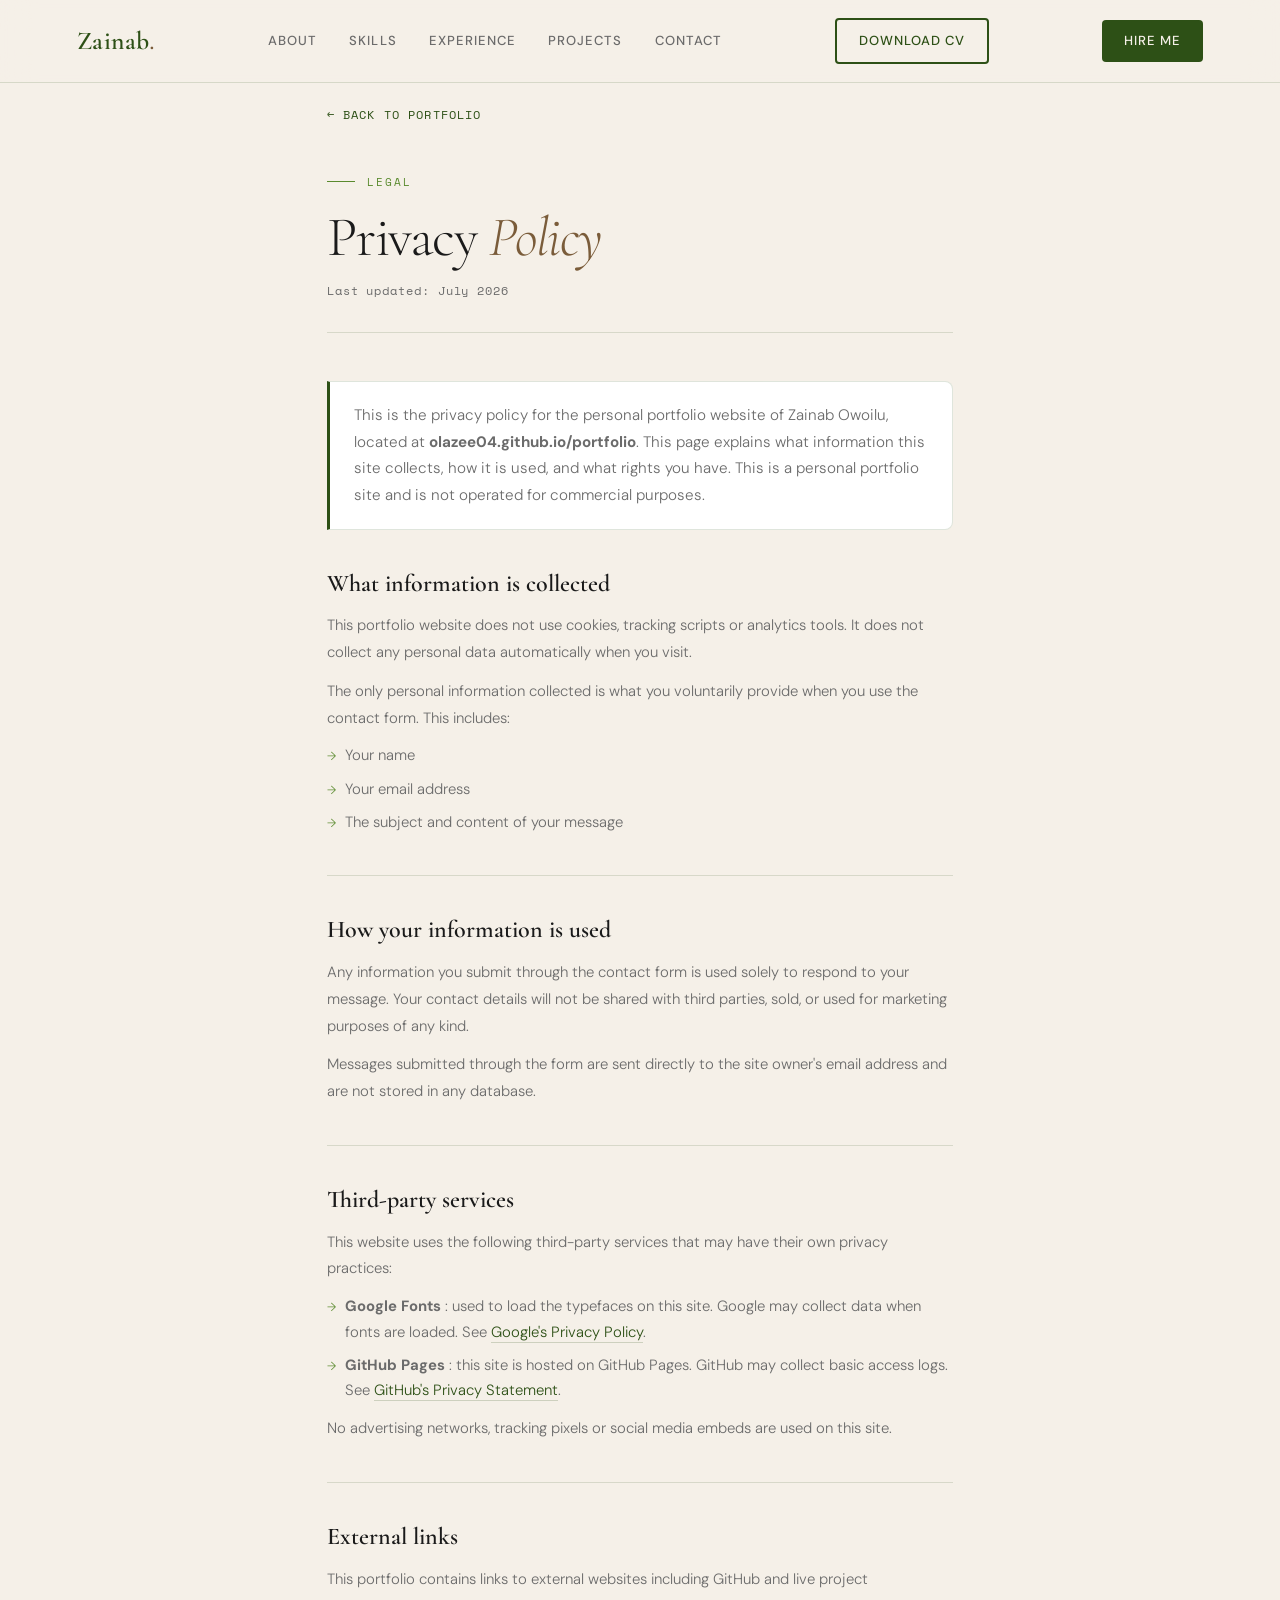
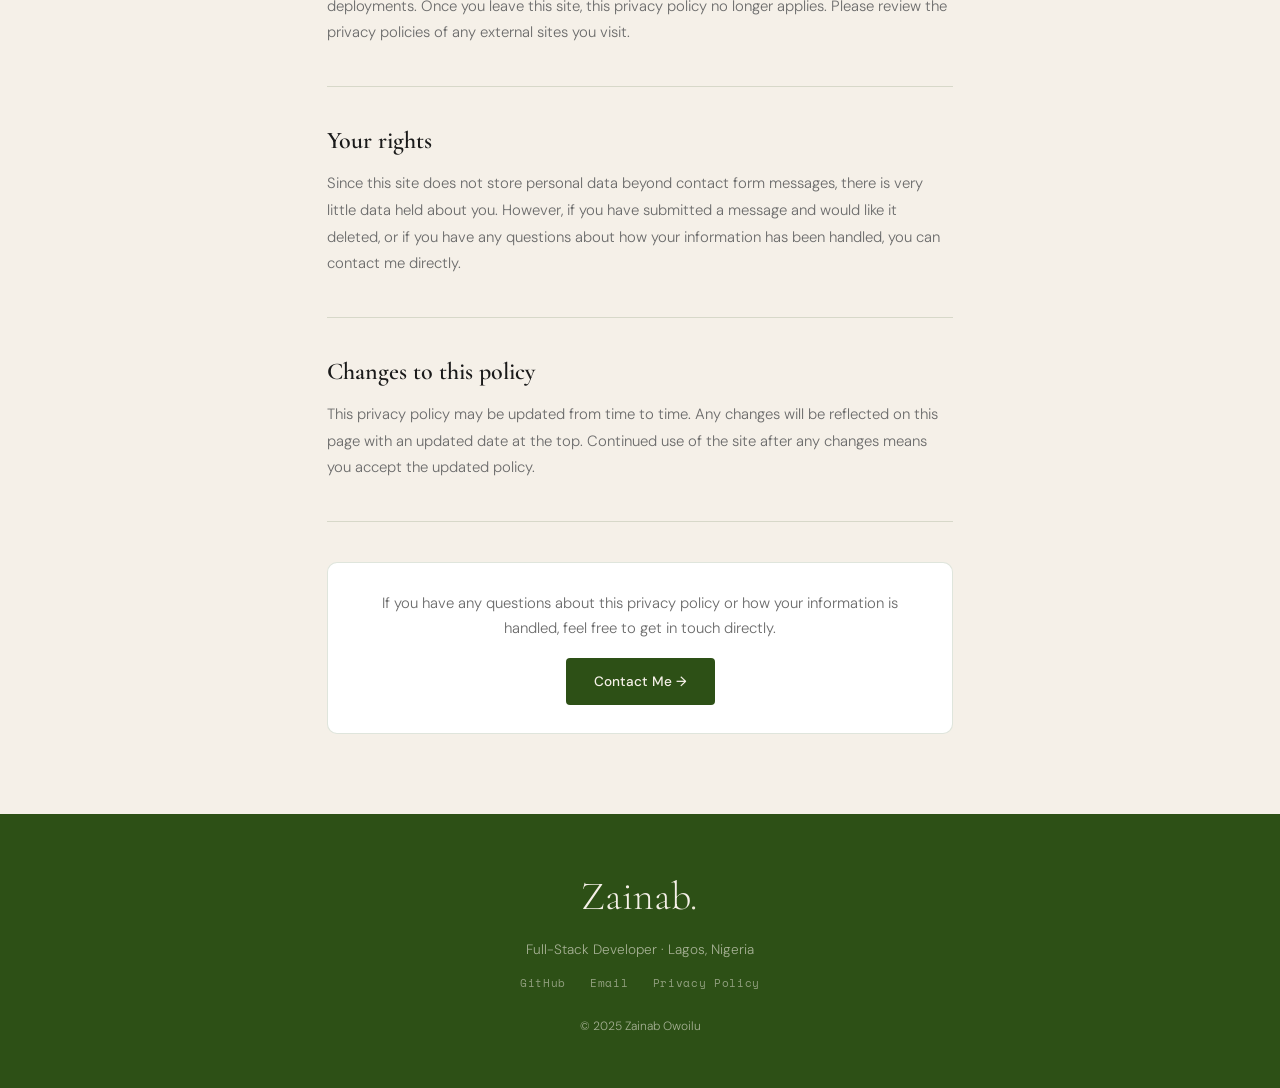
==== commit 55c5c578: "railway" ====
--- a/privacy.html
+++ b/privacy.html
@@ -243,7 +243,7 @@
       <div class="privacy-header">
         <div class="privacy-label">Legal</div>
         <h1>Privacy <em>Policy</em></h1>
-        <div class="privacy-date">Last updated: July 2025</div>
+        <div class="privacy-date">Last updated: July 2026</div>
       </div>
 
       <div class="privacy-intro">
